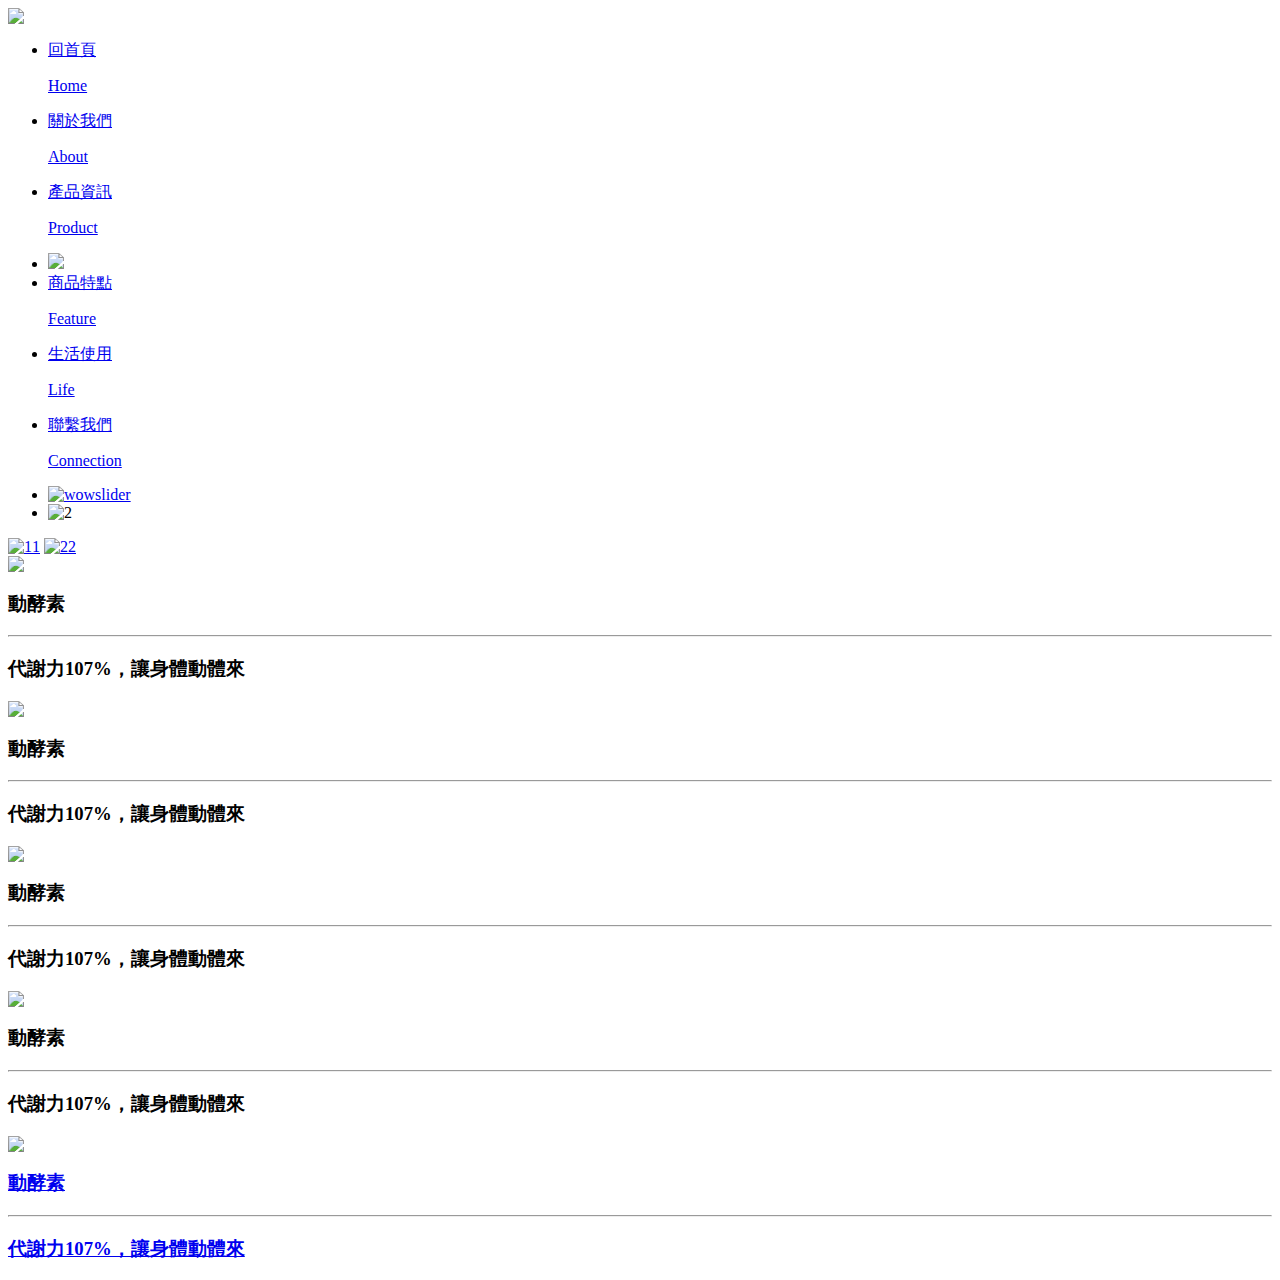
==== index.html @ b3f19c99 "第三版本" ====
<!DOCTYPE html PUBLIC "-//W3C//DTD XHTML 1.0 Transitional//EN" "http://www.w3.org/TR/xhtml1/DTD/xhtml1-transitional.dtd">
<html xmlns="http://www.w3.org/1999/xhtml">
<head>
<meta http-equiv="Content-Type" content="text/html; charset=utf-8" />
<meta name="viewport" content="width=device-width, initial-scale=1">
<title>嚕那</title>
<link rel="shortcut icon" href="images/logo.png">
<link rel="stylesheet" type="text/css" href="engine1/style.css" />
<link href="css/buttomType.css" rel="stylesheet" type="text/css" />
<link href="css/MainType.css" rel="stylesheet" type="text/css" />
<script type="text/javascript" src="engine1/jquery.js"></script>
<style type="text/css">

</style>
</head>

<body>
<div class="custom-wrapper" id="menu">
    <div class="">
        <div class="pure-menu">
        	<a href="#" class="AppLogo"><img src="images/logo.png" height="40px"  /></a>
            <a href="#" class="custom-toggle" id="toggle"><s class="bar"></s><s class="bar"></s></a>
        </div>
    </div>
    <div class="">
        <div class="buttomBox">
            <ul class="">
                <li><a href="page1.html">回首頁<p class="Ebuttom">Home</p></a></li>
                <li><a href="page2.html">關於我們<p class="Ebuttom">About</p></a></li>
                <li><a href="#">產品資訊<p class="Ebuttom">Product</p></a></li>
                <li class="logoButtom"><a href="index.html"><img src="images/logo.png" height="80px"  /></a></li>
                <li><a href="#">商品特點<p class="Ebuttom">Feature</p></a></li>
                <li><a href="#">生活使用<p class="Ebuttom">Life</p></a></li>
                <li><a href="#">聯繫我們<p class="Ebuttom">Connection</p></a></li>
            </ul>
        </div>
    </div>
</div>

<div id="wowslider-container1">
	<div class="ws_images"><ul>
		<li><a href="http://wowslider.com"><img src="data1/images/1.jpg" alt="wowslider" title="1" id="wows1_0"/></a></li>
		<li><img src="data1/images/2.jpg" alt="2" title="2" id="wows1_1"/></li>
	</ul></div>
	<div class="ws_bullets"><div>
		<a href="#" title="1"><span><img src="data1/tooltips/1.jpg" alt="1"/>1</span></a>
		<a href="#" title="2"><span><img src="data1/tooltips/2.jpg" alt="2"/>2</span></a>
	</div></div><div class="ws_script" style="position:absolute;left:-99%"><a href="http://wowslider.com">http://wowslider.com/</a> by WOWSlider.com v8.7</div>
	<div class="ws_shadow"></div>
</div>

<div class="Bottombuttom">
</div>

<div class="main">
	
	<div class="prue-g">
    	<div class="prue-1 prue-1-3">
        	<div class="commodity">
            	<div class="ImgBox"><img src="images/動.png"/></div>
            	<div class="TextBox">
                	<h3>動酵素</h3><hr/><h3>代謝力107%，讓身體動體來</h3>
                </div>
            </div>            
        </div>
    	<div class="prue-1 prue-1-3">
        	<div class="commodity">
            	<div class="ImgBox"><img src="images/捷.png"/></div>
            	<div class="TextBox">
                	<h3>動酵素</h3><hr/><h3>代謝力107%，讓身體動體來</h3>
                </div>
            </div>
        </div>
        <div class="prue-1 prue-1-3">
        	<div class="commodity">
            	<div class="ImgBox"><img src="images/淨.png"/></div>
            	<div class="TextBox">
                	<h3>動酵素</h3><hr/><h3>代謝力107%，讓身體動體來</h3>
                </div>
            </div>
        </div>
    </div>
    <div class="prue-g">
    	<div class="prue-1 prue-1-3">
        	<div class="commodity">
            	<div class="ImgBox"><img src="images/美.png"/></div>
            	<div class="TextBox">
                	<h3>動酵素</h3><hr/><h3>代謝力107%，讓身體動體來</h3>
                </div>
            </div>
        </div>
    	<div class="prue-1 prue-1-3">
        <a href="#">
        	<div class="commodity">
            	<div class="ImgBox"><img src="images/阻.png"/></div>
            	<div class="TextBox">
                	<h3>動酵素</h3><hr/><h3>代謝力107%，讓身體動體來</h3>
                </div>
            </div>
		</a>
        </div>
    	<div class="prue-1 prue-1-3"></div>
    </div>
    
</div>
<div class=" footer">
	<div></div>
</div>
<script>

</script>
<script type="text/javascript" src="engine1/wowslider.js"></script>
<script type="text/javascript" src="engine1/script.js"></script>
</body>
</html>
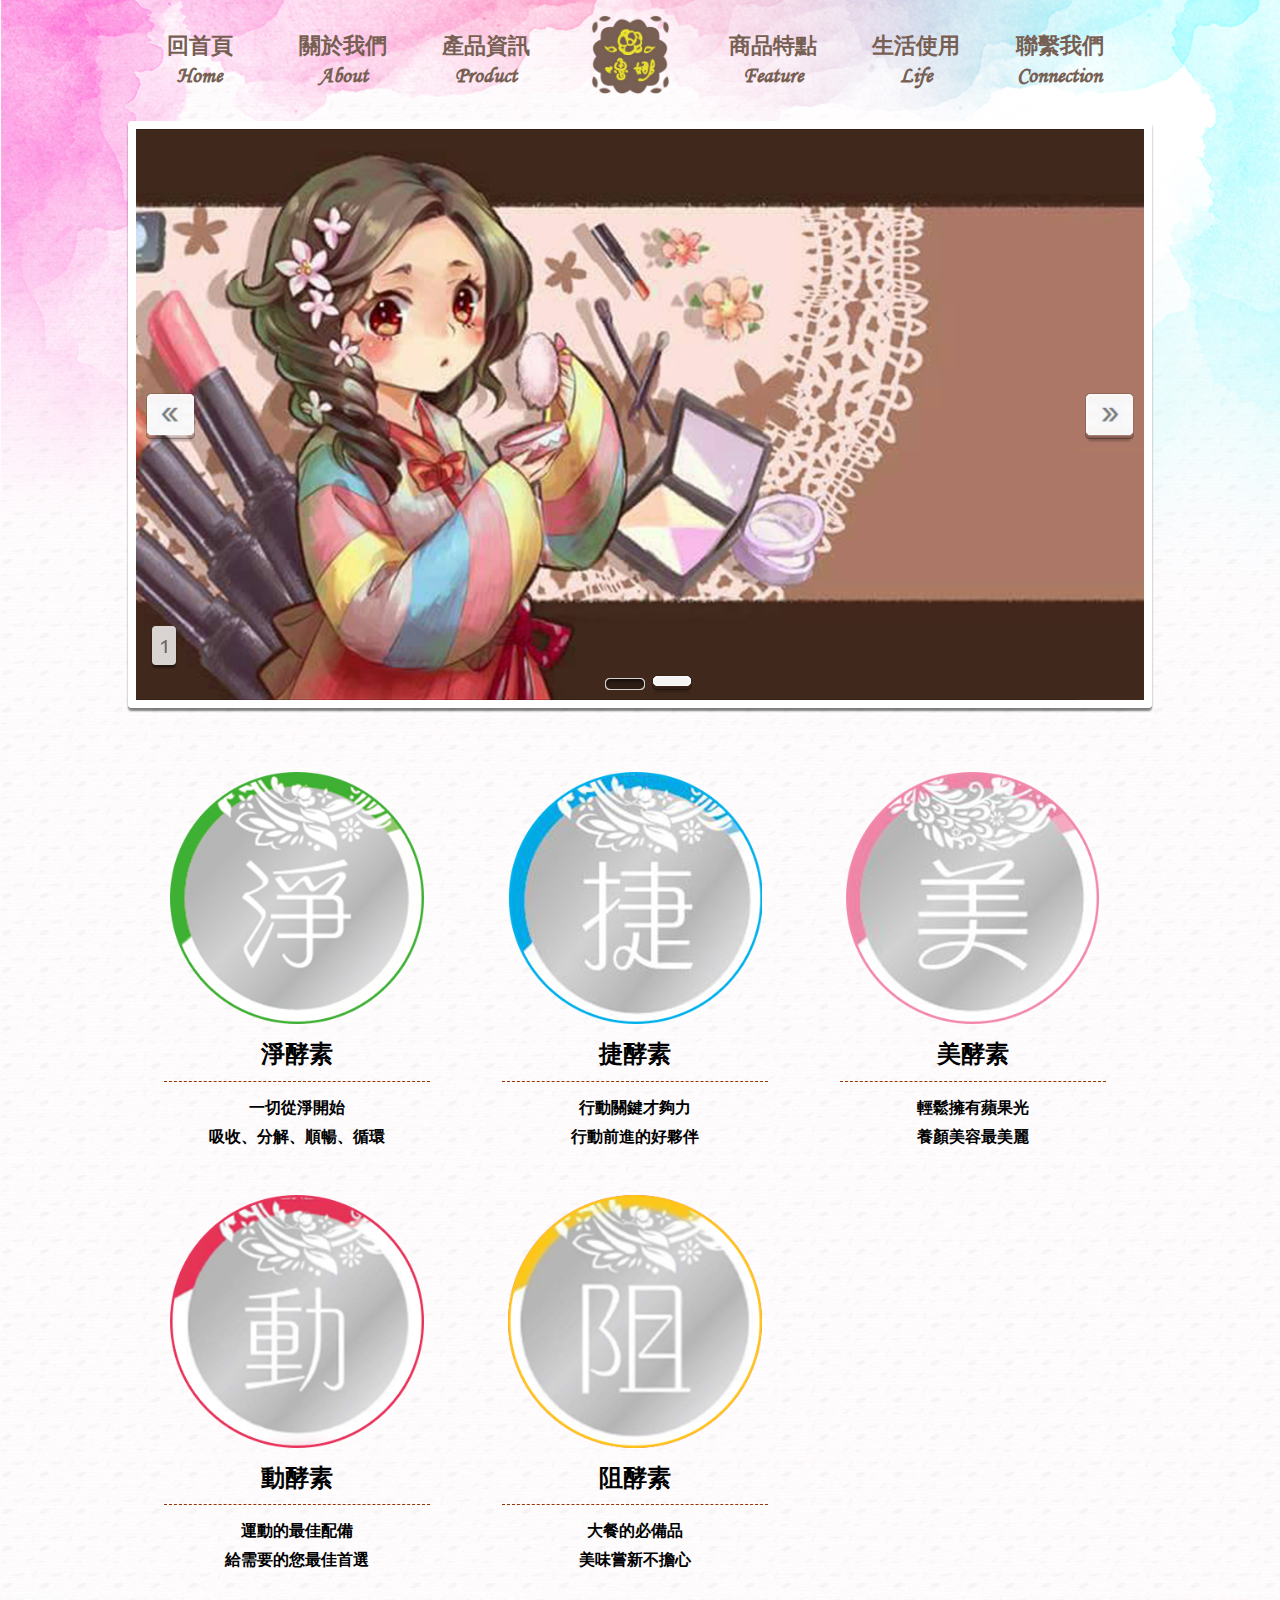
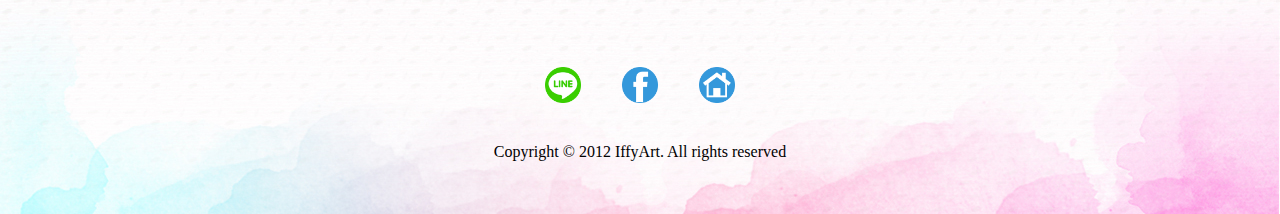
==== commit 6a582aee: "版本控制六" ====
--- a/index.html
+++ b/index.html
@@ -5,111 +5,125 @@
 <meta name="viewport" content="width=device-width, initial-scale=1">
 <title>嚕那</title>
 <link rel="shortcut icon" href="images/logo.png">
-<link rel="stylesheet" type="text/css" href="engine1/style.css" />
-<link href="css/buttomType.css" rel="stylesheet" type="text/css" />
-<link href="css/MainType.css" rel="stylesheet" type="text/css" />
-<script type="text/javascript" src="engine1/jquery.js"></script>
+<link href="type/body.css" rel="stylesheet" type="text/css" />
+<link href="type/ButtomType.css" rel="stylesheet" type="text/css" />
+<link href="type/prue.css" rel="stylesheet" type="text/css" />
+<link href="type/main.css" rel="stylesheet" type="text/css" />
+<link href="type/footer.css" rel="stylesheet" type="text/css" />
+<link rel="stylesheet" type="text/css" href="BannerEngine/style.css" />
+<script type="text/javascript" src="BannerEngine/jquery.js"></script>
 <style type="text/css">
-
 </style>
 </head>
 
 <body>
-<div class="custom-wrapper" id="menu">
-    <div class="">
+<div id="WebMain">
+<div class="HeaderTop">
+	<div class="custom-wrapper pure-g" id="menu">
+    	<div class="">
         <div class="pure-menu">
-        	<a href="#" class="AppLogo"><img src="images/logo.png" height="40px"  /></a>
+            <a href="#" class="custom-brand"></a>
             <a href="#" class="custom-toggle" id="toggle"><s class="bar"></s><s class="bar"></s></a>
         </div>
-    </div>
-    <div class="">
-        <div class="buttomBox">
-            <ul class="">
-                <li><a href="page1.html">回首頁<p class="Ebuttom">Home</p></a></li>
-                <li><a href="page2.html">關於我們<p class="Ebuttom">About</p></a></li>
-                <li><a href="#">產品資訊<p class="Ebuttom">Product</p></a></li>
-                <li class="logoButtom"><a href="index.html"><img src="images/logo.png" height="80px"  /></a></li>
-                <li><a href="#">商品特點<p class="Ebuttom">Feature</p></a></li>
-                <li><a href="#">生活使用<p class="Ebuttom">Life</p></a></li>
-                <li><a href="#">聯繫我們<p class="Ebuttom">Connection</p></a></li>
-            </ul>
-        </div>
-    </div>
+        	<div class="buttomBox">
+            	<ul class="">
+					<li class="TextBt"><a href="index.html">回首頁<p class="Ebuttom">Home</p><hr align="center" noshade="noshade"></a></li>
+					<li class="TextBt"><a href="about.html">關於我們<p class="Ebuttom">About</p><hr align="center" noshade="noshade"></a></li>
+					<li class="TextBt"><a href="product_3.html">產品資訊<p class="Ebuttom">Product</p><hr align="center" noshade="noshade"></a></li>
+					<li class="logoButtom"><a href="index.html"><img src="images/logo.png" height="80px"  /></a></li>
+					<li class="TextBt"><a href="feature.html">商品特點<p class="Ebuttom">Feature</p><hr align="center" noshade="noshade"></a></li>
+					<li class="TextBt"><a href="life.html">生活使用<p class="Ebuttom">Life</p><hr align="center" noshade="noshade"></a></li>
+					<li class="TextBt"><a href="connection.html">聯繫我們<p class="Ebuttom">Connection</p><hr align="center" noshade="noshade"></a></li>
+            	</ul>
+        	</div>
+    	</div>
+	</div>
 </div>
-
-<div id="wowslider-container1">
+<div class="bannerType">
+	<div id="wowslider-container1">
 	<div class="ws_images"><ul>
-		<li><a href="http://wowslider.com"><img src="data1/images/1.jpg" alt="wowslider" title="1" id="wows1_0"/></a></li>
+		<li><a href="http://wowslider.com/vi" target="_self"><img src="data1/images/1.jpg" alt="bootstrap carousel" title="1" id="wows1_0"/></a></li>
 		<li><img src="data1/images/2.jpg" alt="2" title="2" id="wows1_1"/></li>
 	</ul></div>
 	<div class="ws_bullets"><div>
 		<a href="#" title="1"><span><img src="data1/tooltips/1.jpg" alt="1"/>1</span></a>
 		<a href="#" title="2"><span><img src="data1/tooltips/2.jpg" alt="2"/>2</span></a>
-	</div></div><div class="ws_script" style="position:absolute;left:-99%"><a href="http://wowslider.com">http://wowslider.com/</a> by WOWSlider.com v8.7</div>
+	</div></div><div class="ws_script" style="position:absolute;left:-99%"><a href="http://wowslider.com/vi">bootstrap carousel</a> by WOWSlider.com v8.7</div>
 	<div class="ws_shadow"></div>
+	</div>	
 </div>
-
-<div class="Bottombuttom">
-</div>
-
-<div class="main">
-	
-	<div class="prue-g">
-    	<div class="prue-1 prue-1-3">
-        	<div class="commodity">
-            	<div class="ImgBox"><img src="images/動.png"/></div>
-            	<div class="TextBox">
-                	<h3>動酵素</h3><hr/><h3>代謝力107%，讓身體動體來</h3>
+<div class="Main">
+    	<div class="prue-g prue">
+				<div class="prue-1-3 prue">
+					<a href="Detai1.html">
+            	<div class="DetailBox">
+                	<div class="DetailImg">
+            			<img src="images/ImgOne.PNG" />
+                    </div>
+                    <div class="DetaiText">
+                    	<h2>淨酵素</h2>
+                        <h4>一切從淨開始<br/>吸收、分解、順暢、循環</h4>
+                    </div>
                 </div>
-            </div>            
-        </div>
-    	<div class="prue-1 prue-1-3">
-        	<div class="commodity">
-            	<div class="ImgBox"><img src="images/捷.png"/></div>
-            	<div class="TextBox">
-                	<h3>動酵素</h3><hr/><h3>代謝力107%，讓身體動體來</h3>
+							</a>
+            </div>
+        	<div class="prue-1-3 prue">
+						<a href="#">
+            	<div class="DetailBox">
+                	<div class="DetailImg">
+            			<img src="images/Imgtwo.png" />
+                    </div>
+                    <div class="DetaiText">
+                    	<h2>捷酵素</h2>
+                        <h4>行動關鍵才夠力<br/>行動前進的好夥伴</h4>
+                    </div>
+                </div>
+							</a>
+            </div>
+        	<div class="prue-1-3 prue">
+            	<div class="DetailBox">
+                	<div class="DetailImg">
+            			<img src="images/ImgThree.png" />
+                    </div>
+                    <div class="DetaiText">
+                    	<h2>美酵素</h2>
+                        <h4>輕鬆擁有蘋果光<br/>養顏美容最美麗</h4>
+                    </div>
                 </div>
             </div>
         </div>
-        <div class="prue-1 prue-1-3">
-        	<div class="commodity">
-            	<div class="ImgBox"><img src="images/淨.png"/></div>
-            	<div class="TextBox">
-                	<h3>動酵素</h3><hr/><h3>代謝力107%，讓身體動體來</h3>
+        <div class="prue-g prue">
+        	<div class="prue-1-3 prue">
+            	<div class="DetailBox">
+                	<div class="DetailImg">
+            			<img src="images/ImgFour.png" />
+                    </div>
+                    <div class="DetaiText">
+                    	<h2>動酵素</h2>
+                        <h4>運動的最佳配備<br/>給需要的您最佳首選</h4>
+                    </div>
                 </div>
             </div>
-        </div>
-    </div>
-    <div class="prue-g">
-    	<div class="prue-1 prue-1-3">
-        	<div class="commodity">
-            	<div class="ImgBox"><img src="images/美.png"/></div>
-            	<div class="TextBox">
-                	<h3>動酵素</h3><hr/><h3>代謝力107%，讓身體動體來</h3>
+        	<div class="prue-1-3 prue">
+            	<div class="DetailBox">
+                	<div class="DetailImg">
+            			<img src="images/ImgFive.png" />
+                    </div>
+                    <div class="DetaiText">
+                    	<h2>阻酵素</h2>
+                        <h4>大餐的必備品<br/>美味嘗新不擔心</h4>
+                    </div>
                 </div>
             </div>
+
         </div>
-    	<div class="prue-1 prue-1-3">
-        <a href="#">
-        	<div class="commodity">
-            	<div class="ImgBox"><img src="images/阻.png"/></div>
-            	<div class="TextBox">
-                	<h3>動酵素</h3><hr/><h3>代謝力107%，讓身體動體來</h3>
-                </div>
-            </div>
-		</a>
-        </div>
-    	<div class="prue-1 prue-1-3"></div>
-    </div>
-    
 </div>
-<div class=" footer">
-	<div></div>
 </div>
-<script>
-
-</script>
-<script type="text/javascript" src="engine1/wowslider.js"></script>
-<script type="text/javascript" src="engine1/script.js"></script>
+<div class="Footer">
+    	<div class="FooterText"><p class="iconBox"><a href="line.html"><img src="images/li.png" /></a><a href="https://www.facebook.com/"><img src="images/fb.png" /></a><a href="index.html"><img src="images/home.png" /></a></p><p>Copyright © 2012 IffyArt. All rights reserved</p></div>
+</div>
+<script src="Js/ButtomJs.js" type="text/javascript"></script>
+<script type="text/javascript" src="BannerEngine/wowslider.js"></script>
+<script type="text/javascript" src="BannerEngine/script.js"></script>
 </body>
 </html>
--- a/type/body.css
+++ b/type/body.css
@@ -0,0 +1,21 @@
+@charset "utf-8";
+*{
+	padding:0px;
+	margin:0px;
+}
+body{
+	background: url(../images/BackgroundBody.jpg) no-repeat,url(../images/mainBg.jpg) repeat;
+	background-position: center top;
+	background-size: cover;
+	font-family: "微軟正黑體";
+}
+img{
+	border: none;
+}
+#WebMain{
+	max-width:1024px;
+	margin:auto;
+}
+a{
+	text-decoration:none;
+}--- a/type/ButtomType.css
+++ b/type/ButtomType.css
@@ -0,0 +1,149 @@
+@charset "utf-8";
+.HeaderTop{
+	display:block;
+	position:relative;
+	float:left;
+	width:100%;
+	text-align:center;
+}
+.buttomBox ul li{
+	list-style-type:none;
+	float:left;
+	display:block;
+	width:14%;
+}
+.TextBt{
+	padding-top:20px;
+	padding-bottom: 5px;
+	transition:1s;
+}
+.TextBt:hover{
+	padding-top:10px;
+	padding-bottom:15px;
+}
+.buttomBox ul li a{
+	display: block;
+	text-decoration: none;
+	height: 65px;
+	color: #775f53;
+	padding-top: 15px;
+	font-size: 1.4em;
+	line-height: 1em;
+	transition: 0.5s;
+	font-family: "華康文徵明體W4";
+	font-weight: bold;
+}
+.buttomBox ul li a hr{
+	transition: 0.5s;
+	width: 0px;
+	margin-left: 10%;
+	background-color: #775f53;
+	border-top-color: #775F53;
+	border-right-color: #775F53;
+	border-bottom-color: #775F53;
+	border-left-color: #775F53;
+	opacity:0;
+	margin-top:0.2em;
+}
+.buttomBox ul li:hover a hr{
+	width:80%;
+	opacity:1;
+}
+.Ebuttom{
+	margin-top:0.3em;
+	font-family:"monotype corsiva";
+}
+@font-face {
+	font-family:"monotype corsiva";
+    src:url(../font/MTCORSVA.TTF);
+}@font-face {
+    font-family:"華康文徵明體W4";
+    src:url(../font/DFT_WZ4.ttc);
+}
+.custom-wrapper {
+    margin-bottom: 1em;
+    -webkit-font-smoothing: antialiased;
+    overflow: hidden;
+    -webkit-transition: height 0.5s;
+    -moz-transition: height 0.5s;
+    -ms-transition: height 0.5s;
+    transition: height 0.5s;
+}
+
+.custom-wrapper.open {
+    height: 40em;
+}
+
+.custom-menu-3 {
+    text-align: right;
+}
+
+.custom-toggle {
+    width: 34px;
+    height: 34px;
+    display: block;
+    position: absolute;
+    top: 0;
+    right: 0;
+    display: none;
+}
+
+.custom-toggle .bar {
+    background-color: #777;
+    display: block;
+    width: 20px;
+    height: 2px;
+    border-radius: 100px;
+    position: absolute;
+    top: 18px;
+    right: 7px;
+    -webkit-transition: all 0.5s;
+    -moz-transition: all 0.5s;
+    -ms-transition: all 0.5s;
+    transition: all 0.5s;
+}
+
+.custom-toggle .bar:first-child {
+    -webkit-transform: translateY(-6px);
+    -moz-transform: translateY(-6px);
+    -ms-transform: translateY(-6px);
+    transform: translateY(-6px);
+}
+
+.custom-toggle.x .bar {
+    -webkit-transform: rotate(45deg);
+    -moz-transform: rotate(45deg);
+    -ms-transform: rotate(45deg);
+    transform: rotate(45deg);
+}
+
+.custom-toggle.x .bar:first-child {
+    -webkit-transform: rotate(-45deg);
+    -moz-transform: rotate(-45deg);
+    -ms-transform: rotate(-45deg);
+    transform: rotate(-45deg);
+}
+.custom-brand{
+	display:none;
+}
+@media (max-width: 786px) {
+
+.custom-menu-3 {
+	text-align: left;
+}
+.custom-toggle {
+	display: block;
+}
+.custom-brand{
+	display:block;
+}
+.logoButtom{
+	display:none !important;
+}
+.buttomBox ul li{
+	width:100%;
+}
+.custom-wrapper {
+	height:1em;
+}
+}--- a/type/prue.css
+++ b/type/prue.css
@@ -0,0 +1,25 @@
+@charset "utf-8";
+.prue{
+	display:block;
+	position:relative;
+	float:left;
+}
+.prue-g{
+	width:100%;
+	margin-top:1.5em;
+	margin-bottom: 1.2em;
+}
+.prue-1-1{
+	width:100%;
+}
+.prue-1-2{
+	width:50%;
+}
+.prue-1-3{
+	width:33%;
+}
+@media (max-width: 786px) {
+.prue-1-1,.prue-1-2,.prue-1-3{
+	width:100%;
+}
+}--- a/type/main.css
+++ b/type/main.css
@@ -0,0 +1,130 @@
+@charset "utf-8";
+.Main{
+	display: block;
+	position: relative;
+	float: left;
+	width: 100%;
+	padding-top: 2em;
+}
+.DetailBox{
+	text-align: center;
+	text-decoration: none;
+	transition: 1s;
+	color: #000000;
+}
+.DetaiText{
+	line-height:1.8em;
+	z-index:100;
+	text-decoration:none;
+}
+.DetaiText h2{
+	border-bottom-width: thin;
+	border-bottom-style: dashed;
+	border-bottom-color: #930;
+	margin:0.5em;
+	margin-left:1.5em;
+	margin-right:1.5em;
+	padding-bottom:0.5em;
+}
+.DetailBox:hover img{
+	transform:rotate(335deg);
+	z-index:99;
+}
+.DetailImg{
+	margin-bottom:1em;
+}
+.DetailImg img{
+	width:75%;
+	transition:0.5s;
+}
+.DescriptionBox h2{
+	width:50%;
+	margin-left:25%;
+	color: #775f53;
+	text-align:center;	
+	font-family: "華康文徵明體W4";
+}
+.DescriptionBox hr{
+	background-color: #775f53;
+	border-top-color: #775f53;
+	border-right-color: #775f53;
+	border-bottom-color: #775f53;
+	border-left-color: #775f53;
+}
+.DescriptionBox{
+	line-height:2em;
+}
+.DescriptionBox p{
+	text-indent:-2em;
+	margin-left:2em;
+}
+.InformationBox hr{
+	background-color: #775f53;
+	border-top-color: #775f53;
+	border-right-color: #775f53;
+	border-bottom-color: #775f53;
+	border-left-color: #775f53;
+}
+.InformationBox h2{
+	width:50%;
+	margin-left:25%;
+	color: #775f53;
+	text-align:center;	
+	font-family: "華康文徵明體W4";
+	text-align:center;
+}
+.AboutBox{
+	width: 23.5%;
+	float: left;
+	margin-left: 1px;
+	text-align: center;
+	border: thin solid #775F53;
+	margin-top: 2.45%;
+	margin-right: 1%;
+	margin-bottom: 2.45%;
+	padding-top: 1em;
+	padding-bottom: 1em;
+	line-height: 2em;
+	transition:0.5s;
+	border-radius: 1em;
+}
+.AboutBox:hover{	
+	box-shadow: 0px 0px 2px 2px #CCC;
+}
+.AboutBox img{
+	margin-bottom:1em;
+	width:50%;
+}
+.pImg{
+	border-radius:5em;
+}
+.pbox{
+	border-radius:10px;
+	width:90%;
+	margin:5%;
+	transition:0.5s;
+}
+.pbox:hover p{
+	background:#ffffff;
+	color:#000000;
+	opacity:0.9;
+}
+.pbox p{
+	background:#000;
+	margin-top:-7em;
+	color:#FFF;
+	padding-top:1em;
+	padding-bottom:1em;
+	text-align:center;
+	opacity:0.8;
+	transition:0.5s;
+}
+@media (max-width: 786px) {
+.AboutBox{
+	width:46%;
+	float:left;
+	margin-left:1%;
+	text-align:center;
+}
+
+}--- a/type/footer.css
+++ b/type/footer.css
@@ -0,0 +1,34 @@
+@charset "utf-8";
+.Footer{
+	display:block;
+	position:relative;
+	float:left;
+	width:100%;
+	background-color:#ffccee;
+	height:220px;
+	background-image:url(../images/footer.jpg);
+	background-position:bottom;
+	background-repeat:no-repeat;
+	background-size:cover;
+}
+.FooterText{
+	padding-top:2em;
+	width:1024px;
+	margin:auto;
+	text-align:center;
+}
+.FooterText p{
+	margin-top:20px;
+}
+.iconBox img{
+	width:36px;
+	margin:2%;
+}
+@media (max-width: 786px) {
+
+.FooterText{
+	padding-top:2em;
+	width:100%;
+	margin:auto;
+}
+}--- a/BannerEngine/style.css
+++ b/BannerEngine/style.css
@@ -0,0 +1,392 @@
+/*
+ *	generated by WOW Slider 8.7
+ *	template Push
+ */
+@import url(https://fonts.googleapis.com/css?family=Inder&subset=latin,latin-ext);
+#wowslider-container1 { 
+	display: table;
+	zoom: 1; 
+	position: relative;
+	width: 100%;
+	max-width: 100%;
+	max-height:580px;
+	margin:8px auto 8px;
+	z-index:90;
+	text-align:left; /* reset align=center */
+	font-size: 10px;
+	text-shadow: none; /* fix some user styles */
+
+	/* reset box-sizing (to boostrap friendly) */
+	-webkit-box-sizing: content-box;
+	-moz-box-sizing: content-box;
+	box-sizing: content-box; 
+}
+* html #wowslider-container1{ width:1024px }
+#wowslider-container1 .ws_images ul{
+	position:relative;
+	width: 10000%; 
+	height:100%;
+	left:0;
+	list-style:none;
+	margin:0;
+	padding:0;
+	border-spacing:0;
+	overflow: visible;
+	/*table-layout:fixed;*/
+}
+#wowslider-container1 .ws_images ul li{
+	position: relative;
+	width:1%;
+	height:100%;
+	line-height:0; /*opera*/
+	overflow: hidden;
+	float:left;
+	/*font-size:0;*/
+	padding:0 0 0 0 !important;
+	margin:0 0 0 0 !important;
+}
+
+#wowslider-container1 .ws_images{
+	position: relative;
+	left:0;
+	top:0;
+	height:100%;
+	max-height:580px;
+	max-width: 100%;
+	vertical-align: top;
+	border:8px solid #FFFFFF;
+	overflow: hidden;
+}
+#wowslider-container1 .ws_images ul a{
+	width:100%;
+	height:100%;
+	max-height:580px;
+	display:block;
+	color:transparent;
+}
+#wowslider-container1 img{
+	max-width: none !important;
+}
+#wowslider-container1 .ws_images .ws_list img,
+#wowslider-container1 .ws_images > div > img{
+	width:100%;
+	border:none 0;
+	max-width: none;
+	padding:0;
+	margin:0;
+}
+#wowslider-container1 .ws_images > div > img {
+	max-height:580px;
+}
+
+#wowslider-container1 .ws_images iframe {
+	position: absolute;
+	z-index: -1;
+}
+
+#wowslider-container1 .ws-title > div {
+	display: inline-block !important;
+}
+
+#wowslider-container1 a{ 
+	text-decoration: none; 
+	outline: none; 
+	border: none; 
+}
+
+#wowslider-container1  .ws_bullets { 
+	float: left;
+	position:absolute;
+	z-index:70;
+}
+#wowslider-container1  .ws_bullets div{
+	position:relative;
+	float:left;
+	font-size: 0px;
+}
+/* compatibility with Joomla styles */
+#wowslider-container1  .ws_bullets a {
+	line-height: 0;
+}
+
+#wowslider-container1  .ws_script{
+	display:none;
+}
+#wowslider-container1 sound, 
+#wowslider-container1 object{
+	position:absolute;
+}
+
+/* prevent some of users reset styles */
+#wowslider-container1 .ws_effect {
+	position: static;
+	width: 100%;
+	height: 100%;
+}
+
+#wowslider-container1 .ws_photoItem {
+	border: 2em solid #fff;
+	margin-left: -2em;
+	margin-top: -2em;
+}
+#wowslider-container1 .ws_cube_side {
+	background: #A6A5A9;
+}
+
+
+#wowslider-container1.ws_gestures {
+	cursor: -webkit-grab;
+	cursor: -moz-grab;
+	cursor: url("[data-uri]"), move;
+}
+#wowslider-container1.ws_gestures.ws_grabbing {
+	cursor: -webkit-grabbing;
+	cursor: -moz-grabbing;
+	cursor: url("[data-uri]"), move;
+}
+
+/* hide controls when video start play */
+#wowslider-container1.ws_video_playing .ws_bullets,
+#wowslider-container1.ws_video_playing .ws_fullscreen,
+#wowslider-container1.ws_video_playing .ws_next,
+#wowslider-container1.ws_video_playing .ws_prev {
+	display: none;
+}
+
+
+/* youtube/vimeo buttons */
+#wowslider-container1 .ws_video_btn {
+	position: absolute;
+	display: none;
+	cursor: pointer;
+	top: 0;
+	left: 0;
+	width: 100%;
+	height: 100%;
+	z-index: 55;
+}
+#wowslider-container1 .ws_video_btn.ws_youtube,
+#wowslider-container1 .ws_video_btn.ws_vimeo {
+	display: block;
+}
+#wowslider-container1 .ws_video_btn div {
+	position: absolute;
+	background-image: url(../engine1/playvideo.png);
+	background-size: 200%;
+	top: 50%;
+	left: 50%;
+	width: 7em;
+	height: 5em;
+	margin-left: -3.5em;
+	margin-top: -2.5em;
+}
+#wowslider-container1 .ws_video_btn.ws_youtube div {
+	background-position: 0 0;
+}
+#wowslider-container1 .ws_video_btn.ws_youtube:hover div {
+	background-position: 100% 0;
+}
+#wowslider-container1 .ws_video_btn.ws_vimeo div {
+	background-position: 0 100%;
+}
+#wowslider-container1 .ws_video_btn.ws_vimeo:hover div {
+	background-position: 100% 100%;
+}
+
+#wowslider-container1 .ws_playpause.ws_hide {
+	display: none !important;
+}
+
+#wowslider-container1  .ws_bullets { 
+	padding: 5px; 
+}
+#wowslider-container1 .ws_bullets a { 
+	width:40px;
+	height:20px;
+	background: url(bullet.png) left top;
+	float: left; 
+	text-indent: -4000px; 
+	position:relative;
+	margin-left:7px;
+	color:transparent;
+}
+#wowslider-container1 .ws_bullets a:hover{
+	background-position: 0 50%;
+}
+#wowslider-container1 .ws_bullets a.ws_selbull{
+	background-position: 0 100%;
+}
+#wowslider-container1 a.ws_next, #wowslider-container1 a.ws_prev {
+	background-size: 200%;
+
+	position:absolute;
+	top:50%;
+	margin-top:-2.2em;
+	z-index:60;
+	height: 5em;
+	width: 5em;
+	background-image: url(arrows.png);
+}
+#wowslider-container1 a.ws_next{
+	background-position: 100% 0;
+	right:1em;
+}
+#wowslider-container1 a.ws_prev {
+	left:1em;
+	background-position: 0 0; 
+}
+#wowslider-container1 a.ws_next:hover{
+	background-position: 100% 100%;
+}
+#wowslider-container1 a.ws_prev:hover {
+	background-position: 0 100%; 
+}
+
+/*playpause*/
+#wowslider-container1 .ws_playpause {
+    width: 5em;
+    height: 5em;
+    position: absolute;
+    top: 50%;
+    left: 50%;
+    margin-left: -2.5em;
+    margin-top: -2.5em;
+    z-index: 59;
+}
+
+#wowslider-container1 .ws_pause {
+	background-size: 100%;
+    background-image: url(pause.png);
+}
+
+#wowslider-container1 .ws_play {
+	background-size: 100%;
+    background-image: url(play.png);
+}
+
+#wowslider-container1 .ws_pause:hover, #wowslider-container1 .ws_play:hover {
+    background-position: 100% 100% !important;
+}/* bottom center */
+#wowslider-container1  .ws_bullets {
+    bottom: 0px;
+	left:50%;
+}
+#wowslider-container1  .ws_bullets div{
+	left:-50%;
+}
+#wowslider-container1 .ws-title{
+	position:absolute;
+	display:block;
+	font: 2em 'Inder', Tahoma, Geneva, sans-serif;
+	bottom: 0;
+	left: 0;
+	margin:1.75em 0.8em;
+	color:#777777;
+	z-index: 50;
+	line-height: 1.2em;
+	text-transform: uppercase;
+}
+#wowslider-container1 .ws-title div,#wowslider-container1 .ws-title span{
+	display:inline-block;
+	padding:0.4em;
+	background:#FFFFFF;
+	border-radius:0.2em;
+	-moz-border-radius:0.2em;
+	-webkit-border-radius:0.2em;
+	opacity:0.8;
+	filter:progid:DXImageTransform.Microsoft.Alpha(opacity=90);
+	box-shadow: 0 0.15em 0.1em rgba(0, 0, 0, 0.5);
+	-moz-box-shadow: 0 0.15em 0.1em rgba(0, 0, 0, 0.5);
+}
+#wowslider-container1 .ws-title div{
+	line-height: 1.15em;
+	display:block;
+	margin-top:0.5em;
+	font-size: 0.7em;
+	padding:0.5em;
+}#wowslider-container1 .ws_images > ul{
+	animation: wsBasic 18.2s infinite;
+	-moz-animation: wsBasic 18.2s infinite;
+	-webkit-animation: wsBasic 18.2s infinite;
+}
+@keyframes wsBasic{0%{left:-0%} 32.97%{left:-0%} 50%{left:-100%} 82.97%{left:-100%} }
+@-moz-keyframes wsBasic{0%{left:-0%} 32.97%{left:-0%} 50%{left:-100%} 82.97%{left:-100%} }
+@-webkit-keyframes wsBasic{0%{left:-0%} 32.97%{left:-0%} 50%{left:-100%} 82.97%{left:-100%} }
+
+#wowslider-container1 .ws_images {
+	box-shadow: 0 3px 2px rgba(0, 0, 0, 0.5);
+	-moz-box-shadow: 0 3px 2px rgba(0, 0, 0, 0.5);
+	border-radius:4px;
+	-moz-border-radius:4px;
+	-webkit-border-radius:4px;
+}
+#wowslider-container1 .ws_bullets  a img{
+	text-indent:0;
+	display:block;
+	bottom:20px;
+	left:-42px;
+	visibility:hidden;
+	position:absolute;
+	box-shadow: 0 3px 2px rgba(0, 0, 0, 0.5);
+    -moz-box-shadow: 0 3px 2px rgba(0, 0, 0, 0.5);
+    border: 4px solid #FFFFFF;
+	border-radius:4px;
+	-moz-border-radius:4px;
+	-webkit-border-radius:4px;
+	max-width:none;
+}
+#wowslider-container1 .ws_bullets a:hover img{
+	visibility:visible;
+}
+
+#wowslider-container1 .ws_bulframe div div{
+	height:48px;
+	overflow:visible;
+	position:relative;
+}
+#wowslider-container1 .ws_bulframe div {
+	left:0;
+	overflow:hidden;
+	position:relative;
+	width:84px;
+	background-color:#FFFFFF;
+}
+#wowslider-container1  .ws_bullets .ws_bulframe{
+	display:none;
+	bottom:20px;
+	margin-left:15px;
+	overflow:visible;
+	position:absolute;
+	cursor:pointer;
+	box-shadow: 0 3px 2px rgba(0, 0, 0, 0.5);
+    -moz-box-shadow: 0 3px 2px rgba(0, 0, 0, 0.5);
+    border: 4px solid #FFFFFF;
+	border-radius:4px;
+	-moz-border-radius:4px;
+	-webkit-border-radius:4px;
+}
+#wowslider-container1 .ws_bulframe span{
+	display:block;
+	position:absolute;
+	bottom:-10px;
+	margin-left:-6px;
+	left:42px;
+	background:url(triangle.png);
+	width:15px;
+	height:6px;
+}#wowslider-container1 .ws_bulframe div div{
+	height: auto;
+}
+
+@media all and (max-width:760px) {
+	#wowslider-container1 .ws_fullscreen {
+		display: block;
+	}
+}
+@media all and (max-width:400px){
+	#wowslider-container1 .ws_controls,
+	#wowslider-container1 .ws_bullets,
+	#wowslider-container1 .ws_thumbs{
+		display: none
+	}
+}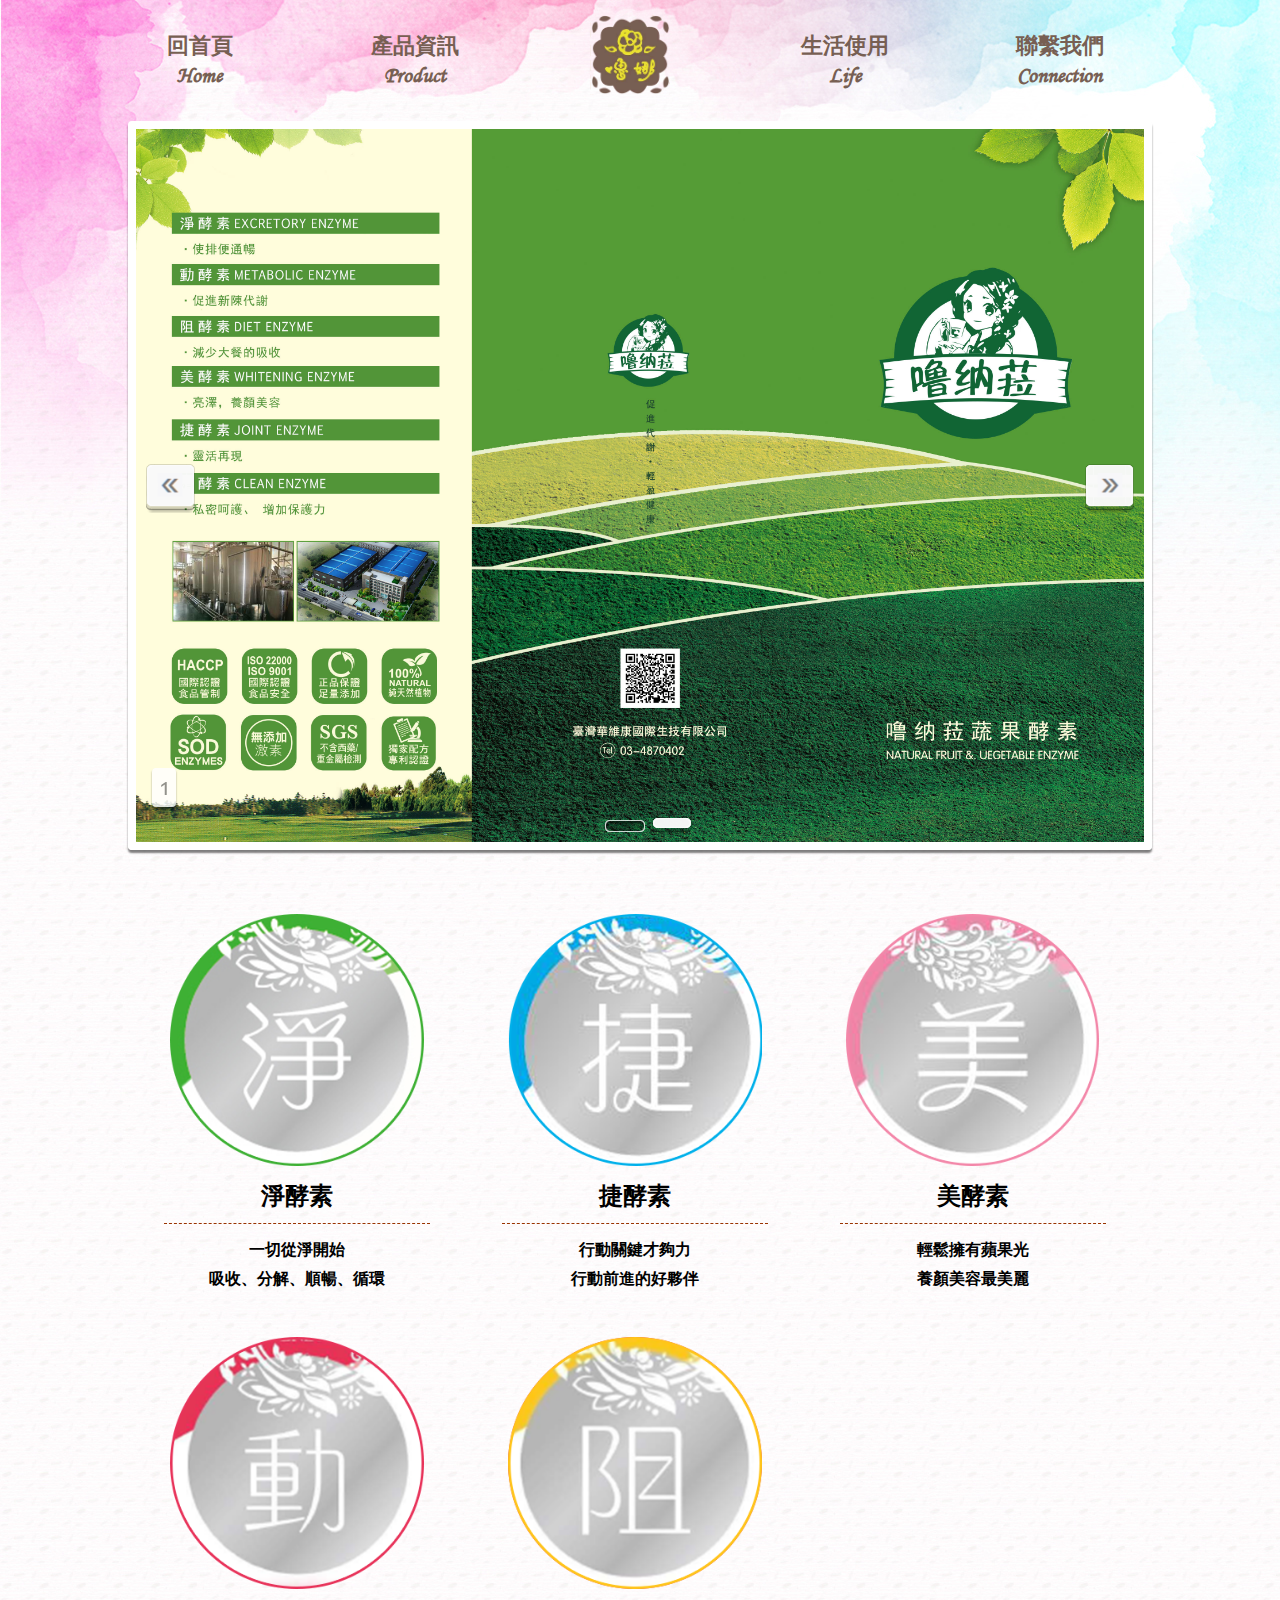
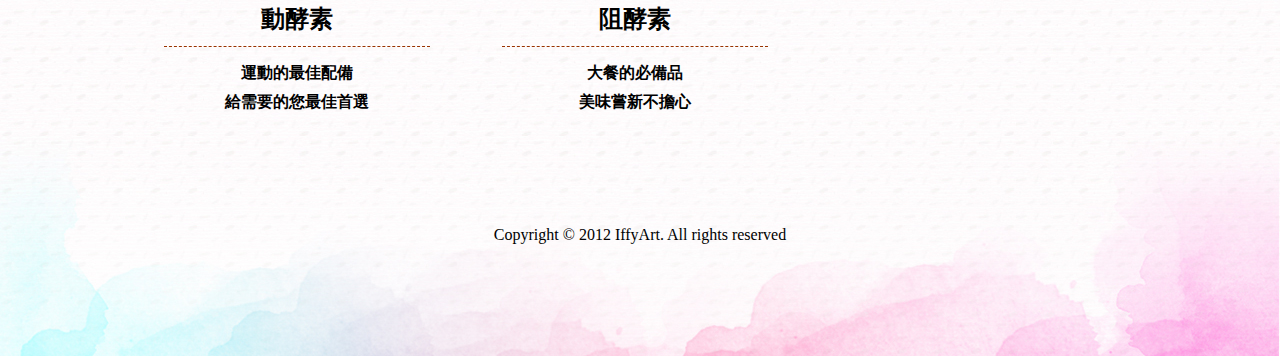
==== commit 65e16c05: "MOD5" ====
--- a/index.html
+++ b/index.html
@@ -28,12 +28,13 @@
         	<div class="buttomBox">
             	<ul class="">
 					<li class="TextBt"><a href="index.html">回首頁<p class="Ebuttom">Home</p><hr align="center" noshade="noshade"></a></li>
-					<li class="TextBt"><a href="about.html">關於我們<p class="Ebuttom">About</p><hr align="center" noshade="noshade"></a></li>
-					<li class="TextBt"><a href="product_3.html">產品資訊<p class="Ebuttom">Product</p><hr align="center" noshade="noshade"></a></li>
+					
+					<li class="TextBt"><a href="product.html">產品資訊<p class="Ebuttom">Product</p><hr align="center" noshade="noshade"></a></li>
 					<li class="logoButtom"><a href="index.html"><img src="images/logo.png" height="80px"  /></a></li>
-					<li class="TextBt"><a href="feature.html">商品特點<p class="Ebuttom">Feature</p><hr align="center" noshade="noshade"></a></li>
+					
 					<li class="TextBt"><a href="life.html">生活使用<p class="Ebuttom">Life</p><hr align="center" noshade="noshade"></a></li>
-					<li class="TextBt"><a href="connection.html">聯繫我們<p class="Ebuttom">Connection</p><hr align="center" noshade="noshade"></a></li>
+					<li class="TextBt" style="
+	margin-right:0%;"><a href="connection.html">聯繫我們<p class="Ebuttom">Connection</p><hr align="center" noshade="noshade"></a></li>
             	</ul>
         	</div>
     	</div>
@@ -68,7 +69,7 @@
 							</a>
             </div>
         	<div class="prue-1-3 prue">
-						<a href="#">
+						<a href="Detai2.html">
             	<div class="DetailBox">
                 	<div class="DetailImg">
             			<img src="images/Imgtwo.png" />
@@ -81,6 +82,7 @@
 							</a>
             </div>
         	<div class="prue-1-3 prue">
+						<a href="Detai3.html">
             	<div class="DetailBox">
                 	<div class="DetailImg">
             			<img src="images/ImgThree.png" />
@@ -90,10 +92,12 @@
                         <h4>輕鬆擁有蘋果光<br/>養顏美容最美麗</h4>
                     </div>
                 </div>
+							</a>
             </div>
         </div>
         <div class="prue-g prue">
         	<div class="prue-1-3 prue">
+						<a href="Detai4.html">
             	<div class="DetailBox">
                 	<div class="DetailImg">
             			<img src="images/ImgFour.png" />
@@ -103,8 +107,10 @@
                         <h4>運動的最佳配備<br/>給需要的您最佳首選</h4>
                     </div>
                 </div>
+							</a>
             </div>
         	<div class="prue-1-3 prue">
+						<a href="Detai5.html">
             	<div class="DetailBox">
                 	<div class="DetailImg">
             			<img src="images/ImgFive.png" />
@@ -114,13 +120,14 @@
                         <h4>大餐的必備品<br/>美味嘗新不擔心</h4>
                     </div>
                 </div>
+							</a>
             </div>
 
         </div>
 </div>
 </div>
 <div class="Footer">
-    	<div class="FooterText"><p class="iconBox"><a href="line.html"><img src="images/li.png" /></a><a href="https://www.facebook.com/"><img src="images/fb.png" /></a><a href="index.html"><img src="images/home.png" /></a></p><p>Copyright © 2012 IffyArt. All rights reserved</p></div>
+    	<div class="FooterText"><p class="iconBox">&nbsp;</p><p>Copyright © 2012 IffyArt. All rights reserved</p></div>
 </div>
 <script src="Js/ButtomJs.js" type="text/javascript"></script>
 <script type="text/javascript" src="BannerEngine/wowslider.js"></script>
--- a/type/ButtomType.css
+++ b/type/ButtomType.css
@@ -11,6 +11,7 @@
 	float:left;
 	display:block;
 	width:14%;
+	margin-right:7%;
 }
 .TextBt{
 	padding-top:20px;
@@ -71,7 +72,7 @@
 }
 
 .custom-wrapper.open {
-    height: 40em;
+    height:30em;
 }
 
 .custom-menu-3 {
--- a/type/main.css
+++ b/type/main.css
@@ -119,6 +119,28 @@
 	opacity:0.8;
 	transition:0.5s;
 }
+.PdfLink{
+	margin-left:0em !important;
+	text-indent: -0em !important;
+}
+.PdfLink a{
+	display: block;
+	position: relative;
+	float: left;
+	text-align: center;
+	width: auto;
+	margin-right: 1em;
+	padding: 5%;
+	background-color: #FFFFFF;
+	color: #775F53;
+	border-radius: 0px 0px 2em 2em;
+	box-shadow: 0px 0px 8px #CCC;
+	background:url(../images/background.jpg);
+	transition:0.5s;
+}
+.PdfLink a:hover{
+	box-shadow: 2px 2px 0.5px #CCC;
+}
 @media (max-width: 786px) {
 .AboutBox{
 	width:46%;
--- a/BannerEngine/style.css
+++ b/BannerEngine/style.css
@@ -9,7 +9,6 @@
 	position: relative;
 	width: 100%;
 	max-width: 100%;
-	max-height:580px;
 	margin:8px auto 8px;
 	z-index:90;
 	text-align:left; /* reset align=center */
@@ -51,7 +50,6 @@
 	left:0;
 	top:0;
 	height:100%;
-	max-height:580px;
 	max-width: 100%;
 	vertical-align: top;
 	border:8px solid #FFFFFF;
@@ -60,7 +58,6 @@
 #wowslider-container1 .ws_images ul a{
 	width:100%;
 	height:100%;
-	max-height:580px;
 	display:block;
 	color:transparent;
 }
@@ -76,7 +73,6 @@
 	margin:0;
 }
 #wowslider-container1 .ws_images > div > img {
-	max-height:580px;
 }
 
 #wowslider-container1 .ws_images iframe {
